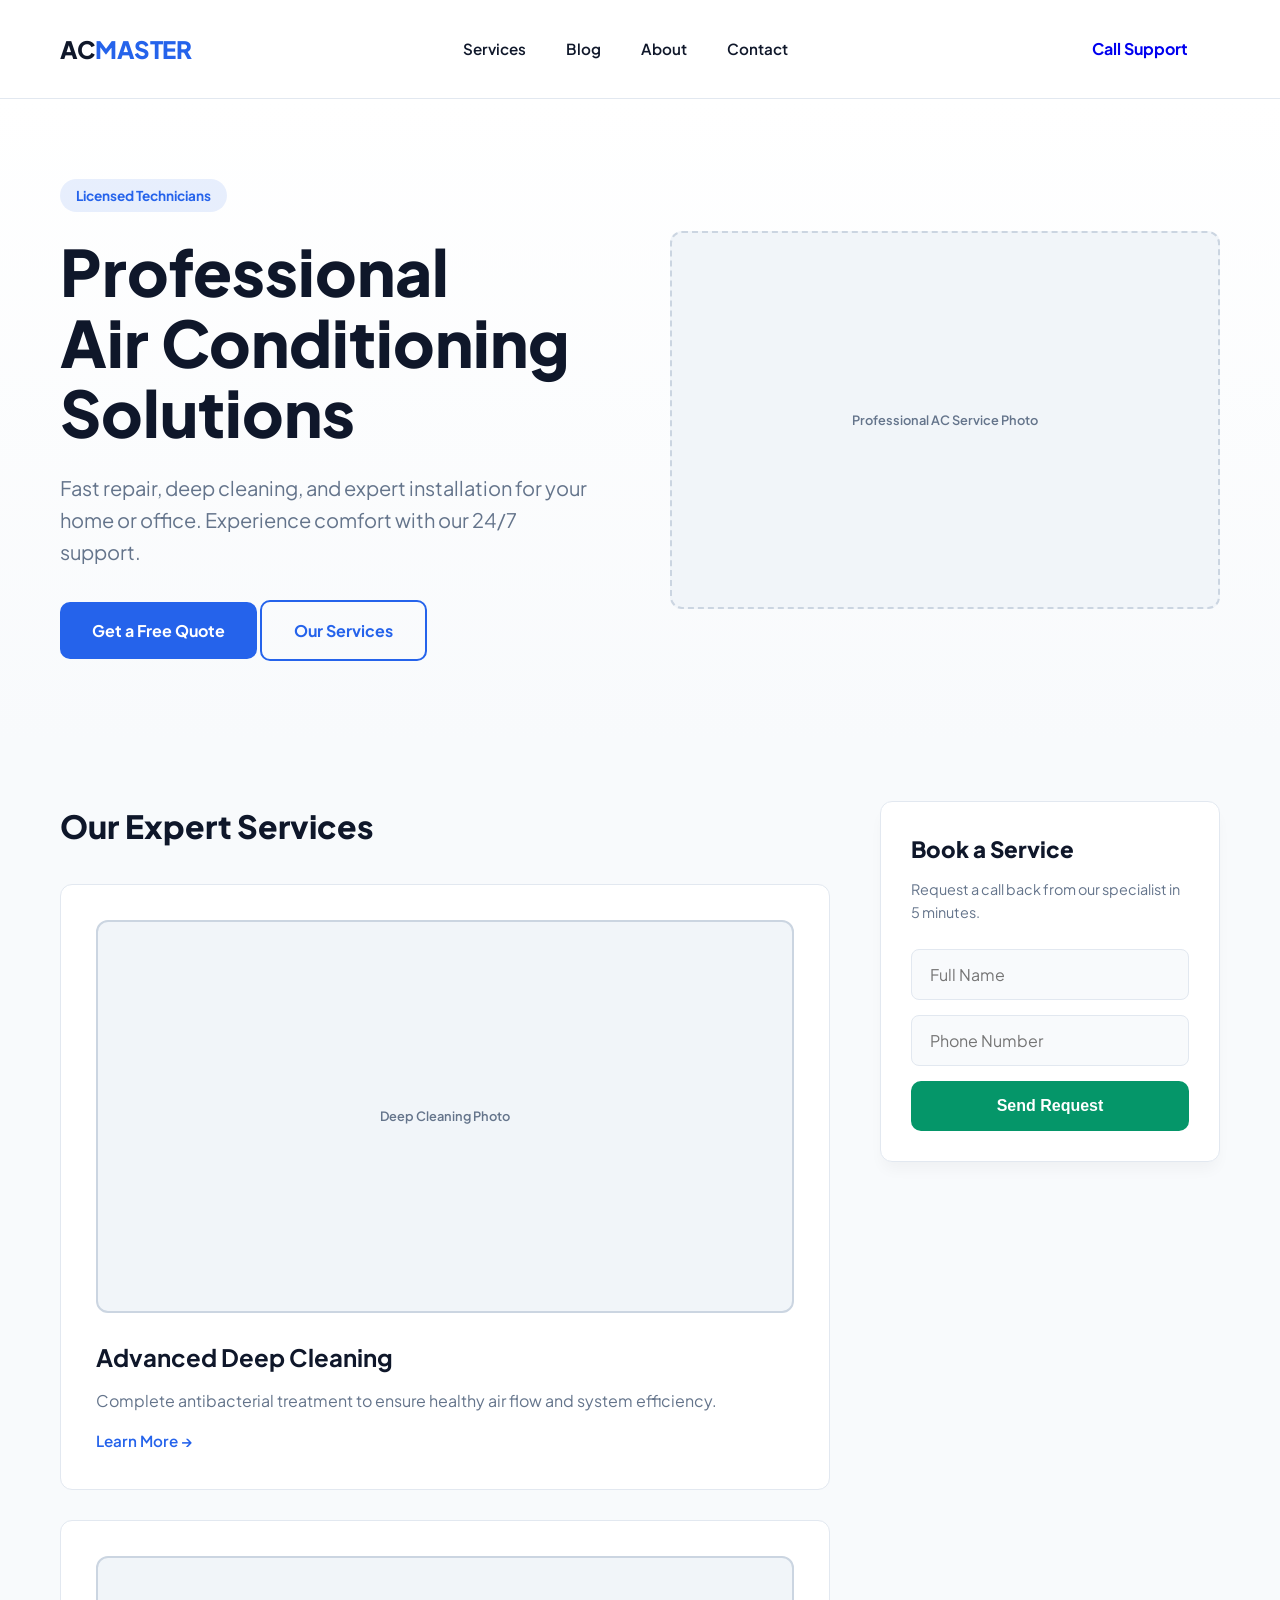
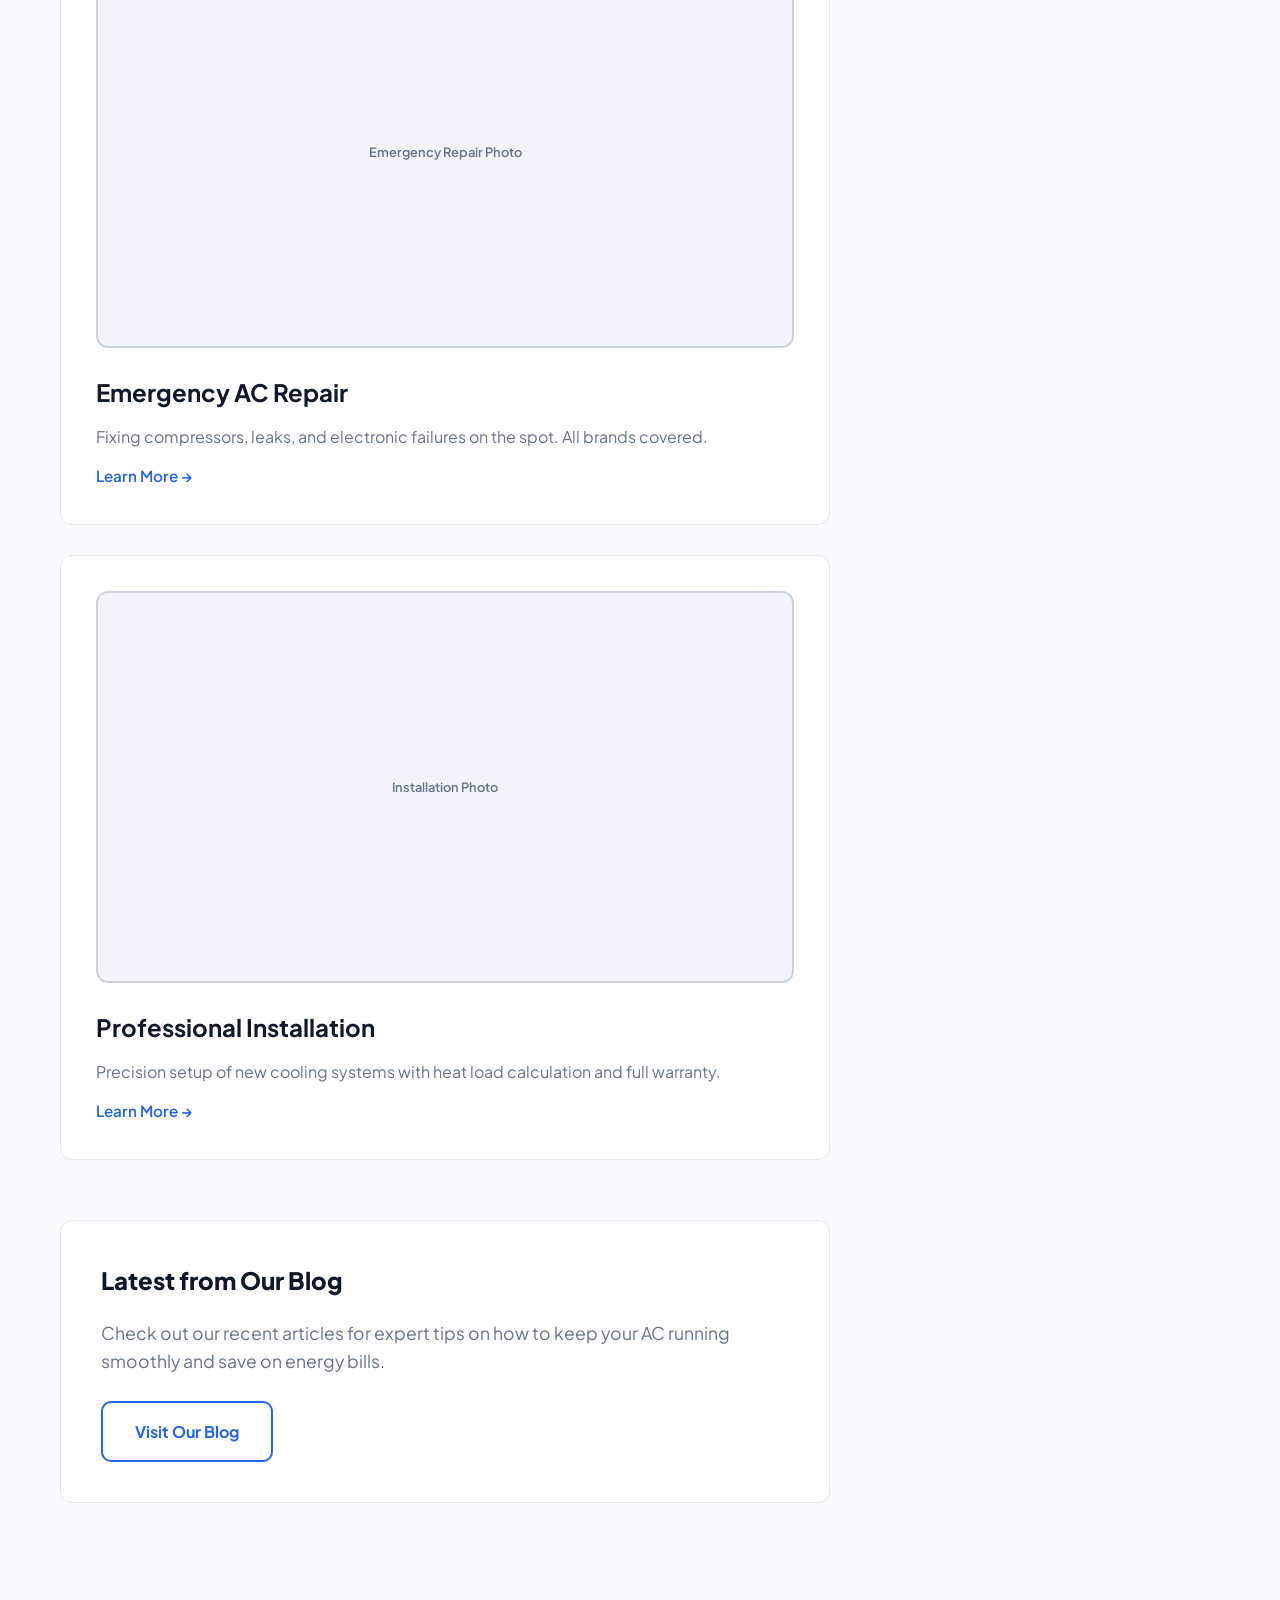
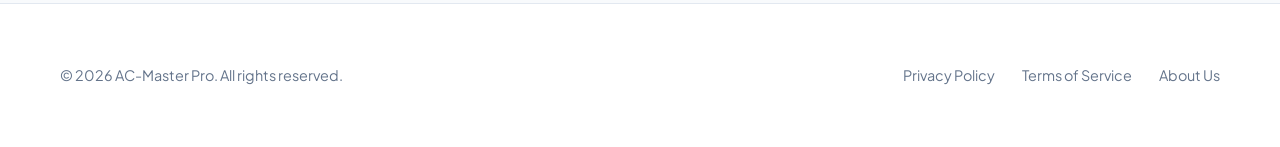
==== index.html @ 59e0a7fc "Initial commit" ====
<!DOCTYPE html>
<html lang="en">
<head>
    <meta charset="UTF-8">
    <meta name="viewport" content="width=device-width, initial-scale=1.0">
    <title>AC-Master | Professional Air Conditioning Repair & Service</title>
    <meta name="description" content="Expert AC repair, deep cleaning, and installation services. Reliable 24/7 cooling solutions with a 12-month warranty.">
    <link rel="preconnect" href="https://fonts.googleapis.com">
    <link rel="preconnect" href="https://fonts.gstatic.com" crossorigin>
    <link href="https://fonts.googleapis.com/css2?family=Plus+Jakarta+Sans:wght@400;600;700;800&display=swap" rel="stylesheet">
    <link rel="stylesheet" href="style.css">
</head>
<body>

<header class="header">
    <div class="container header__wrapper">
        <a href="index.html" class="logo">AC<span>MASTER</span></a>

        <nav class="nav">
            <ul class="nav__list">
                <li><a href="#services" class="nav__link">Services</a></li>
                <li><a href="blog.html" class="nav__link">Blog</a></li>
                <li><a href="about.html" class="nav__link">About</a></li>
                <li><a href="quote.html" class="nav__link">Contact</a></li>
            </ul>
        </nav>

        <div class="header__actions">
            <a href="tel:+1234567890" class="btn btn--phone">Call Support</a>
            <button class="burger" id="js-burger" aria-label="Toggle Menu">
                <span></span><span></span><span></span>
            </button>
        </div>
    </div>
</header>

<main>
    <section class="hero">
        <div class="container hero__grid">
            <div class="hero__content">
                <span class="hero__badge">Licensed Technicians</span>
                <h1 class="hero__title">Professional <br>Air Conditioning Solutions</h1>
                <p class="hero__desc">Fast repair, deep cleaning, and expert installation for your home or office. Experience comfort with our 24/7 support.</p>
                <div class="hero__btns">
                    <a href="quote.html" class="btn btn--primary">Get a Free Quote</a>
                    <a href="#services" class="btn btn--outline">Our Services</a>
                </div>
            </div>
            <div class="hero__image">
                <div class="img-placeholder img-placeholder--hero">
                    <span>Professional AC Service Photo</span>
                </div>
            </div>
        </div>
    </section>

    <div class="container main-grid">
        <div class="main-grid__content">
            <section id="services" class="services">
                <h2 class="section-title">Our Expert Services</h2>
                <div class="services__list">

                    <article class="service-item">
                        <div class="img-placeholder img-placeholder--service"><span>Deep Cleaning Photo</span></div>
                        <h3>Advanced Deep Cleaning</h3>
                        <p>Complete antibacterial treatment to ensure healthy air flow and system efficiency.</p>
                        <a href="cleaning.html" class="nav__link" style="margin-top: 15px; display: inline-block; color: #2563eb;">Learn More →</a>
                    </article>

                    <article class="service-item">
                        <div class="img-placeholder img-placeholder--service"><span>Emergency Repair Photo</span></div>
                        <h3>Emergency AC Repair</h3>
                        <p>Fixing compressors, leaks, and electronic failures on the spot. All brands covered.</p>
                        <a href="repair.html" class="nav__link" style="margin-top: 15px; display: inline-block; color: #2563eb;">Learn More →</a>
                    </article>

                    <article class="service-item">
                        <div class="img-placeholder img-placeholder--service"><span>Installation Photo</span></div>
                        <h3>Professional Installation</h3>
                        <p>Precision setup of new cooling systems with heat load calculation and full warranty.</p>
                        <a href="installation.html" class="nav__link" style="margin-top: 15px; display: inline-block; color: #2563eb;">Learn More →</a>
                    </article>

                </div>
            </section>

            <article class="content-article">
                <h2>Latest from Our Blog</h2>
                <p>Check out our recent articles for expert tips on how to keep your AC running smoothly and save on energy bills.</p>
                <a href="blog.html" class="btn btn--outline" style="margin-top: 10px;">Visit Our Blog</a>
            </article>
        </div>

        <aside class="sidebar">
            <div class="sidebar__card">
                <h3>Book a Service</h3>
                <p>Request a call back from our specialist in 5 minutes.</p>
                <form id="js-form" class="form">
                    <input type="text" placeholder="Full Name" required class="form__input">
                    <input type="tel" placeholder="Phone Number" required class="form__input">
                    <button type="submit" class="btn btn--submit">Send Request</button>
                </form>
            </div>
        </aside>
    </div>
</main>

<footer class="footer">
    <div class="container footer__wrapper">
        <p>&copy; 2026 AC-Master Pro. All rights reserved.</p>
        <nav class="footer__links">
            <a href="privacy.html">Privacy Policy</a>
            <a href="terms.html">Terms of Service</a>
            <a href="about.html">About Us</a>
        </nav>
    </div>
</footer>

<script src="index.js"></script>
</body>
</html>
---- style.css ----
* {
  margin: 0;
  padding: 0;
  box-sizing: border-box;
}

html {
  scroll-behavior: smooth;
}

body {
  font-family: "Plus Jakarta Sans", sans-serif;
  background-color: #f8fafc;
  color: #0f172a;
  line-height: 1.6;
}

.container {
  max-width: 1200px;
  margin: 0 auto;
  padding: 0 20px;
}

.header {
  background: rgba(255, 255, 255, 0.9);
  backdrop-filter: blur(10px);
  padding: 1.25rem 0;
  position: sticky;
  top: 0;
  z-index: 1000;
  border-bottom: 1px solid #e2e8f0;
}
.header__wrapper {
  display: flex;
  justify-content: space-between;
  align-items: center;
}

.logo {
  font-size: 1.5rem;
  font-weight: 800;
  text-decoration: none;
  color: #0f172a;
  letter-spacing: -0.5px;
}
.logo span {
  color: #2563eb;
}

.nav__list {
  display: flex;
  list-style: none;
  gap: 2.5rem;
}
.nav__link {
  text-decoration: none;
  color: #0f172a;
  font-weight: 600;
  font-size: 0.95rem;
  transition: all 0.3s cubic-bezier(0.4, 0, 0.2, 1);
}
.nav__link:hover {
  color: #2563eb;
}
@media (max-width: 992px) {
  .nav {
    display: none;
  }
}

.hero {
  padding: 80px 0;
  background: linear-gradient(180deg, #ffffff 0%, #f8fafc 100%);
}
.hero__grid {
  display: grid;
  grid-template-columns: 1fr 1fr;
  gap: 60px;
  align-items: center;
}
@media (max-width: 992px) {
  .hero__grid {
    grid-template-columns: 1fr;
    gap: 40px;
    text-align: center;
  }
}
.hero__badge {
  display: inline-block;
  color: #2563eb;
  background: rgba(37, 99, 235, 0.1);
  padding: 6px 16px;
  border-radius: 50px;
  font-weight: 700;
  font-size: 0.85rem;
  margin-bottom: 1.5rem;
}
.hero__title {
  font-size: clamp(2.5rem, 5vw, 4rem);
  line-height: 1.1;
  margin-bottom: 1.5rem;
  font-weight: 800;
}
.hero__desc {
  font-size: 1.25rem;
  color: #64748b;
  margin-bottom: 2rem;
  max-width: 540px;
}
@media (max-width: 992px) {
  .hero__desc {
    margin: 0 auto 2rem;
  }
}

.main-grid {
  display: grid;
  grid-template-columns: 1fr 340px;
  gap: 50px;
  margin: 60px auto;
}
@media (max-width: 992px) {
  .main-grid {
    grid-template-columns: 1fr;
  }
}

.section-title {
  font-size: 2rem;
  margin-bottom: 2rem;
  font-weight: 800;
}

.services__list {
  display: grid;
  gap: 30px;
}

.service-item {
  background: #ffffff;
  padding: 35px;
  border-radius: 12px;
  border: 1px solid #e2e8f0;
  transition: all 0.3s cubic-bezier(0.4, 0, 0.2, 1);
}
.service-item:hover {
  border-color: #2563eb;
  transform: translateY(-5px);
  box-shadow: 0 10px 15px -3px rgba(0, 0, 0, 0.04);
}
.service-item h3 {
  font-size: 1.5rem;
  margin-bottom: 12px;
  font-weight: 700;
}
.service-item p {
  color: #64748b;
}

.content-article {
  margin-top: 60px;
  background: #ffffff;
  padding: 40px;
  border-radius: 12px;
  border: 1px solid #e2e8f0;
}
.content-article h2 {
  margin-bottom: 20px;
  font-weight: 800;
}
.content-article p {
  font-size: 1.1rem;
  color: #64748b;
  margin-bottom: 15px;
}

.about-section {
  margin-top: 60px;
}
.about-section .about-grid {
  display: grid;
  grid-template-columns: 320px 1fr;
  gap: 40px;
  align-items: center;
  background: #ffffff;
  padding: 30px;
  border-radius: 12px;
  border: 1px solid #e2e8f0;
}
@media (max-width: 992px) {
  .about-section .about-grid {
    grid-template-columns: 1fr;
  }
}

.img-placeholder {
  background-color: #f1f5f9;
  border-radius: 12px;
  display: flex;
  align-items: center;
  justify-content: center;
  color: #64748b;
  font-size: 0.8rem;
  font-weight: 600;
  text-align: center;
  border: 2px dashed #cbd5e1;
  overflow: hidden;
}
.img-placeholder--hero {
  width: 100%;
  aspect-ratio: 16/11;
}
.img-placeholder--service {
  width: 100%;
  aspect-ratio: 16/9;
  margin-bottom: 25px;
  border-style: solid;
}
.img-placeholder--about {
  width: 100%;
  aspect-ratio: 1/1;
}
@media (max-width: 992px) {
  .img-placeholder--about {
    aspect-ratio: 16/9;
  }
}

.sidebar__card {
  background: #ffffff;
  padding: 30px;
  border-radius: 12px;
  box-shadow: 0 10px 15px -3px rgba(0, 0, 0, 0.04);
  border: 1px solid #e2e8f0;
  position: sticky;
  top: 100px;
}
.sidebar__card h3 {
  font-size: 1.4rem;
  margin-bottom: 10px;
  font-weight: 800;
}
.sidebar__card p {
  font-size: 0.9rem;
  color: #64748b;
  margin-bottom: 25px;
}

.form__input {
  width: 100%;
  padding: 14px 18px;
  border: 1px solid #e2e8f0;
  border-radius: 8px;
  margin-bottom: 15px;
  font-family: inherit;
  font-size: 1rem;
  background: #f8fafc;
  transition: all 0.3s cubic-bezier(0.4, 0, 0.2, 1);
}
.form__input:focus {
  outline: none;
  border-color: #2563eb;
  background: #ffffff;
  box-shadow: 0 0 0 4px rgba(37, 99, 235, 0.1);
}

.btn {
  display: inline-block;
  padding: 16px 32px;
  border-radius: 10px;
  font-weight: 700;
  text-decoration: none;
  cursor: pointer;
  transition: all 0.3s cubic-bezier(0.4, 0, 0.2, 1);
  border: none;
  font-size: 1rem;
}
.btn--primary {
  background: #2563eb;
  color: #ffffff;
}
.btn--primary:hover {
  background: #1d4ed8;
}
.btn--outline {
  border: 2px solid #2563eb;
  color: #2563eb;
  background: transparent;
}
.btn--outline:hover {
  background: rgba(37, 99, 235, 0.05);
}
.btn--submit {
  width: 100%;
  background: #059669;
  color: #ffffff;
}
.btn--submit:hover {
  background: #047857;
}

@media (max-width: 992px) {
  .hero__btns {
    display: flex;
    flex-direction: column;
    gap: 10px;
  }
  .hero__btns .btn--outline {
    margin: 0;
  }
}
.footer {
  padding: 60px 0;
  background: #ffffff;
  border-top: 1px solid #e2e8f0;
  margin-top: 100px;
}
.footer__wrapper {
  display: flex;
  justify-content: space-between;
  align-items: center;
  color: #64748b;
  font-size: 0.9rem;
}
@media (max-width: 576px) {
  .footer__wrapper {
    flex-direction: column;
    gap: 20px;
    text-align: center;
  }
}
.footer__links a {
  color: #64748b;
  text-decoration: none;
  margin-left: 25px;
  transition: all 0.3s cubic-bezier(0.4, 0, 0.2, 1);
}
.footer__links a:hover {
  color: #2563eb;
}
@media (max-width: 576px) {
  .footer__links a {
    margin: 0 10px;
  }
}

.burger {
  display: none;
  flex-direction: column;
  gap: 6px;
  background: none;
  border: none;
  cursor: pointer;
}
.burger span {
  width: 28px;
  height: 3px;
  background: #0f172a;
  border-radius: 2px;
}
@media (max-width: 992px) {
  .burger {
    display: flex;
  }
}

.page-content {
  padding: 60px 20px;
  max-width: 800px;
}
.page-content h1 {
  margin-bottom: 30px;
  font-size: 2.5rem;
}
.page-content h2 {
  margin: 25px 0 15px;
  color: #2563eb;
}
.page-content section {
  margin-bottom: 40px;
}

.about-hero {
  text-align: center;
  padding: 80px 0;
  max-width: 700px;
  margin: 0 auto;
}

.contact-grid {
  display: grid;
  grid-template-columns: 1fr 1fr;
  gap: 60px;
  margin-bottom: 80px;
}
@media (max-width: 992px) {
  .contact-grid {
    grid-template-columns: 1fr;
  }
}

.map-placeholder {
  width: 100%;
  height: 300px;
  background: #e2e8f0;
  margin-top: 20px;
  border-radius: 12px;
  display: flex;
  align-items: center;
  justify-content: center;
  border: 1px solid #e2e8f0;
  color: #64748b;
}

.contact-form {
  background: #ffffff;
  padding: 40px;
  border-radius: 12px;
  box-shadow: 0 10px 15px -3px rgba(0, 0, 0, 0.04);
}

.blog-page {
  padding: 60px 20px;
}

.blog-header {
  text-align: center;
  margin-bottom: 60px;
  max-width: 800px;
  margin-left: auto;
  margin-right: auto;
}

.blog-grid {
  display: grid;
  grid-template-columns: 1fr;
  gap: 60px;
  max-width: 850px;
  margin: 0 auto;
}

.blog-card {
  background: #ffffff;
  padding: 40px;
  border-radius: 12px;
  border: 1px solid #e2e8f0;
  transition: all 0.3s cubic-bezier(0.4, 0, 0.2, 1);
}
.blog-card:hover {
  box-shadow: 0 10px 15px -3px rgba(0, 0, 0, 0.04);
}
.blog-card__meta {
  font-size: 0.85rem;
  color: #2563eb;
  font-weight: 700;
  text-transform: uppercase;
  margin-bottom: 10px;
}
.blog-card__title {
  font-size: 2rem;
  margin-bottom: 20px;
  line-height: 1.2;
}
.blog-card__excerpt {
  font-size: 1.1rem;
  color: #64748b;
  margin-bottom: 20px;
  font-style: italic;
}
.blog-card__content p, .blog-card__content ul {
  margin-bottom: 15px;
  color: #0f172a;
}
.blog-card__content li {
  margin-bottom: 8px;
  margin-left: 20px;
}

.blog-cta {
  max-width: 850px;
  margin: 60px auto 0;
}

.page-header {
  padding: 100px 0 60px;
  text-align: center;
  background: linear-gradient(180deg, #fff 0%, #f8fafc 100%);
}
.page-header .page-title {
  font-size: clamp(2rem, 5vw, 3.5rem);
  font-weight: 800;
  line-height: 1.2;
  margin-top: 20px;
}

.about-content {
  padding: 80px 0;
}
.about-content .about-grid {
  display: grid;
  grid-template-columns: 1.2fr 0.8fr;
  gap: 80px;
  align-items: center;
}
@media (max-width: 992px) {
  .about-content .about-grid {
    grid-template-columns: 1fr;
    gap: 40px;
  }
}
.about-content h2 {
  font-size: 2.2rem;
  margin-bottom: 25px;
  font-weight: 800;
}
.about-content p {
  font-size: 1.15rem;
  color: #64748b;
  margin-bottom: 20px;
}
.about-content p strong {
  color: #0f172a;
}

.stats-grid {
  display: grid;
  grid-template-columns: repeat(3, 1fr);
  gap: 20px;
  margin-top: 40px;
}
.stats-grid .stat-card {
  padding: 20px;
  background: #ffffff;
  border-radius: 12px;
  border: 1px solid #e2e8f0;
  text-align: center;
}
.stats-grid .stat-card .stat-number {
  display: block;
  font-size: 2rem;
  font-weight: 800;
  color: #2563eb;
  margin-bottom: 5px;
}
.stats-grid .stat-card p {
  font-size: 0.9rem;
  margin: 0;
  font-weight: 600;
}

.img-placeholder--about-page {
  width: 100%;
  aspect-ratio: 4/5;
  border-radius: 12px;
  box-shadow: 0 10px 15px -3px rgba(0, 0, 0, 0.04);
}

.values-section {
  padding: 100px 0;
  background: #ffffff;
}
.values-section .values-grid {
  display: grid;
  grid-template-columns: repeat(auto-fit, minmax(300px, 1fr));
  gap: 40px;
  margin-top: 50px;
}
.values-section .value-item h3 {
  font-size: 1.4rem;
  margin-bottom: 15px;
  color: #2563eb;
  font-weight: 700;
}
.values-section .value-item p {
  color: #64748b;
}

/*# sourceMappingURL=style.css.map */
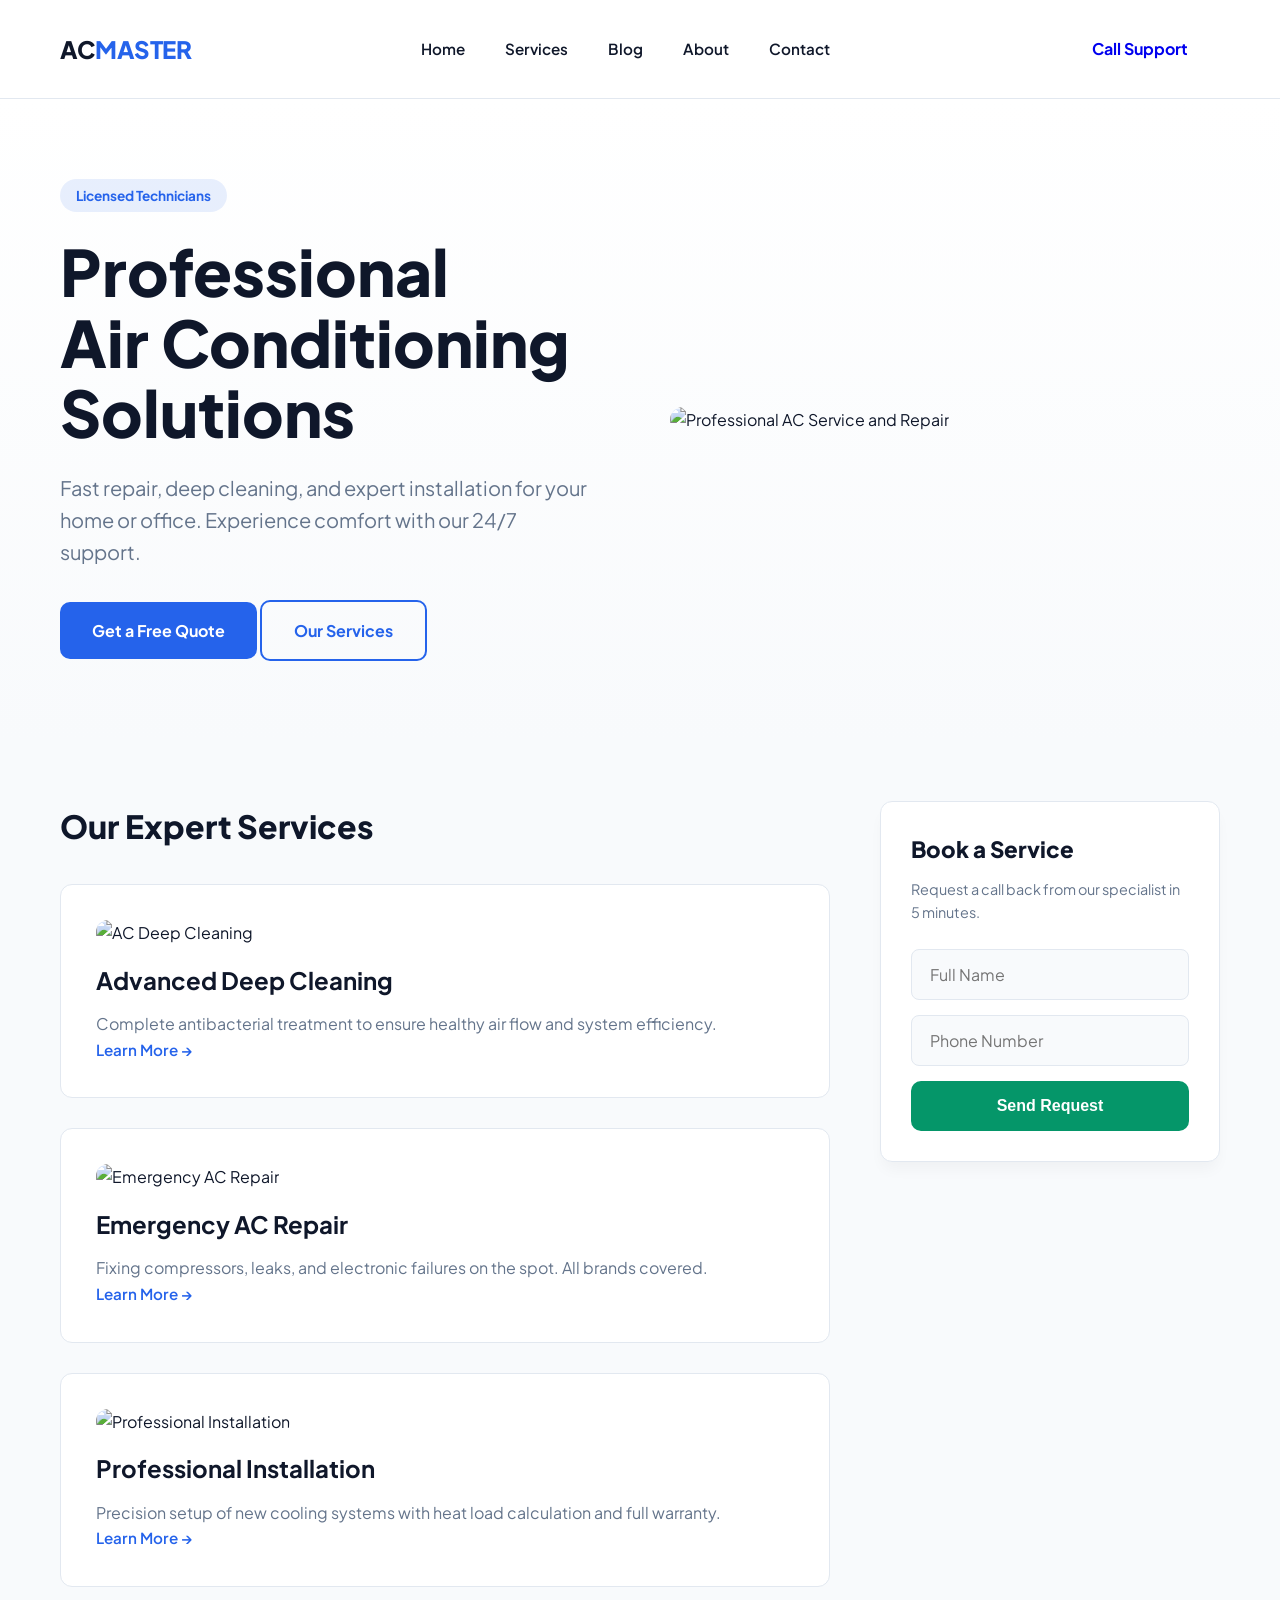
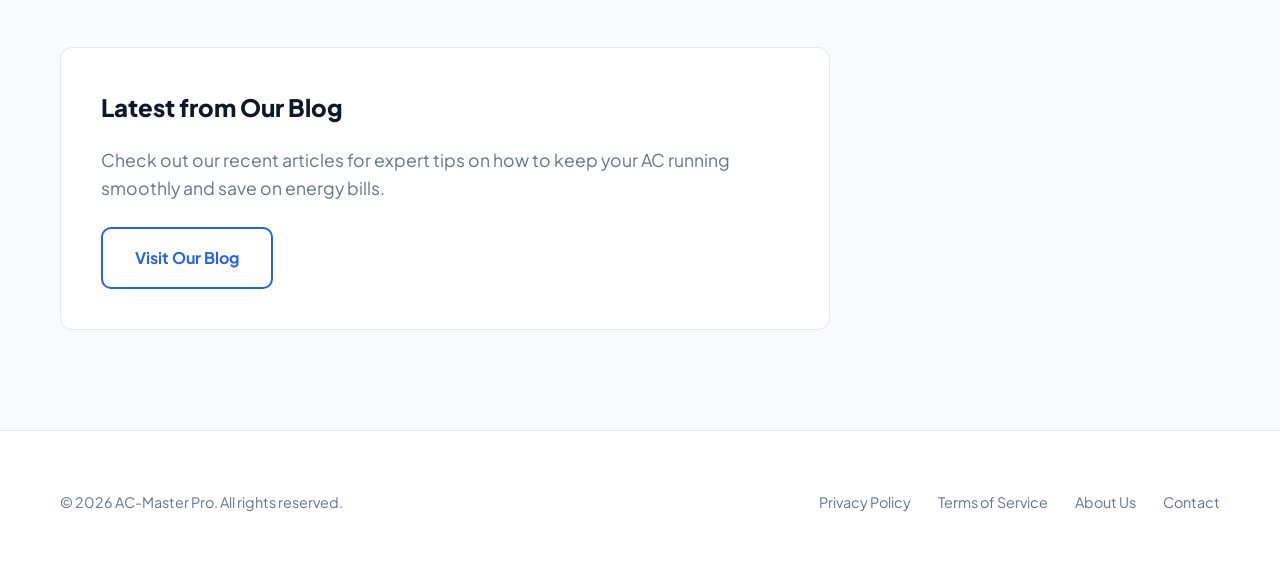
==== commit ce8226d6: "add more content add pictures add blog publishes made refactoring" ====
--- a/index.html
+++ b/index.html
@@ -4,7 +4,41 @@
     <meta charset="UTF-8">
     <meta name="viewport" content="width=device-width, initial-scale=1.0">
     <title>AC-Master | Professional Air Conditioning Repair & Service</title>
-    <meta name="description" content="Expert AC repair, deep cleaning, and installation services. Reliable 24/7 cooling solutions with a 12-month warranty.">
+    <meta name="description" content="Expert AC repair, deep cleaning, and installation services in your location. Reliable 24/7 cooling solutions with a 12-month warranty. Licensed HVAC technicians.">
+
+    <link rel="canonical" href="https://yourdomain.com/index.html">
+
+    <meta property="og:title" content="AC-Master | Professional Air Conditioning Repair & Service">
+    <meta property="og:description" content="Fast repair, deep cleaning, and expert installation. Experience comfort with our 24/7 support.">
+    <meta property="og:image" content="https://yourdomain.com/images/og-main.jpg">
+    <meta property="og:url" content="https://yourdomain.com/index.html">
+    <meta property="og:type" content="website">
+
+    <script type="application/ld+json">
+        {
+            "@context": "https://schema.org",
+            "@type": "LocalBusiness",
+            "name": "AC-Master",
+            "description": "Professional air conditioning repair, cleaning, and installation services",
+            "telephone": "+1234567890",
+            "url": "https://yourdomain.com",
+            "priceRange": "$$",
+            "address": {
+                "@type": "PostalAddress",
+                "streetAddress": "Your Street",
+                "addressLocality": "your location",
+                "addressCountry": "UA"
+            },
+            "openingHours": "Mo-Su 00:00-23:59"
+        }
+    </script>
+
+    <link rel="icon" type="image/png" sizes="32x32" href="/favicon-32x32.png">
+    <link rel="icon" type="image/png" sizes="16x16" href="/favicon-16x16.png">
+    <link rel="apple-touch-icon" sizes="180x180" href="/apple-touch-icon.png">
+
+    <script id="cookieyes" type="text/javascript" src="https://cdn-cookieyes.com/client_data/c5f47b84bbcfadae6e3371cef958d4ff/script.js"></script>
+
     <link rel="preconnect" href="https://fonts.googleapis.com">
     <link rel="preconnect" href="https://fonts.gstatic.com" crossorigin>
     <link href="https://fonts.googleapis.com/css2?family=Plus+Jakarta+Sans:wght@400;600;700;800&display=swap" rel="stylesheet">
@@ -18,6 +52,7 @@
 
         <nav class="nav">
             <ul class="nav__list">
+                <li><a href="index.html" class="nav__link">Home</a></li>
                 <li><a href="#services" class="nav__link">Services</a></li>
                 <li><a href="blog.html" class="nav__link">Blog</a></li>
                 <li><a href="about.html" class="nav__link">About</a></li>
@@ -47,9 +82,10 @@
                 </div>
             </div>
             <div class="hero__image">
-                <div class="img-placeholder img-placeholder--hero">
-                    <span>Professional AC Service Photo</span>
-                </div>
+                <img src="public/Professional%20Air%20Conditioning%20Solutions.jpg"
+                     alt="Professional AC Service and Repair"
+                     width="600" height="450"
+                     style="width: 100%; height: auto; border-radius: 20px; object-fit: cover;">
             </div>
         </div>
     </section>
@@ -61,24 +97,27 @@
                 <div class="services__list">
 
                     <article class="service-item">
-                        <div class="img-placeholder img-placeholder--service"><span>Deep Cleaning Photo</span></div>
+                        <img src="public/Advanced%20Deep%20Cleaning.jpg"
+                             alt="AC Deep Cleaning" width="400" height="250" loading="lazy" style="border-radius: 12px; margin-bottom: 15px;">
                         <h3>Advanced Deep Cleaning</h3>
                         <p>Complete antibacterial treatment to ensure healthy air flow and system efficiency.</p>
-                        <a href="cleaning.html" class="nav__link" style="margin-top: 15px; display: inline-block; color: #2563eb;">Learn More →</a>
+                        <a href="cleaning.html" class="nav__link" style="color: #2563eb; font-weight: 600;">Learn More →</a>
                     </article>
 
                     <article class="service-item">
-                        <div class="img-placeholder img-placeholder--service"><span>Emergency Repair Photo</span></div>
+                        <img src="public/Emergency%20AC%20Repair.jpg"
+                             alt="Emergency AC Repair" width="400" height="250" loading="lazy" style="border-radius: 12px; margin-bottom: 15px;">
                         <h3>Emergency AC Repair</h3>
                         <p>Fixing compressors, leaks, and electronic failures on the spot. All brands covered.</p>
-                        <a href="repair.html" class="nav__link" style="margin-top: 15px; display: inline-block; color: #2563eb;">Learn More →</a>
+                        <a href="repair.html" class="nav__link" style="color: #2563eb; font-weight: 600;">Learn More →</a>
                     </article>
 
                     <article class="service-item">
-                        <div class="img-placeholder img-placeholder--service"><span>Installation Photo</span></div>
+                        <img src="public/Professional%20Installation.jpg"
+                             alt="Professional Installation" width="400" height="250" loading="lazy" style="border-radius: 12px; margin-bottom: 15px;">
                         <h3>Professional Installation</h3>
                         <p>Precision setup of new cooling systems with heat load calculation and full warranty.</p>
-                        <a href="installation.html" class="nav__link" style="margin-top: 15px; display: inline-block; color: #2563eb;">Learn More →</a>
+                        <a href="installation.html" class="nav__link" style="color: #2563eb; font-weight: 600;">Learn More →</a>
                     </article>
 
                 </div>
@@ -112,6 +151,7 @@
             <a href="privacy.html">Privacy Policy</a>
             <a href="terms.html">Terms of Service</a>
             <a href="about.html">About Us</a>
+            <a href="quote.html">Contact</a>
         </nav>
     </div>
 </footer>
